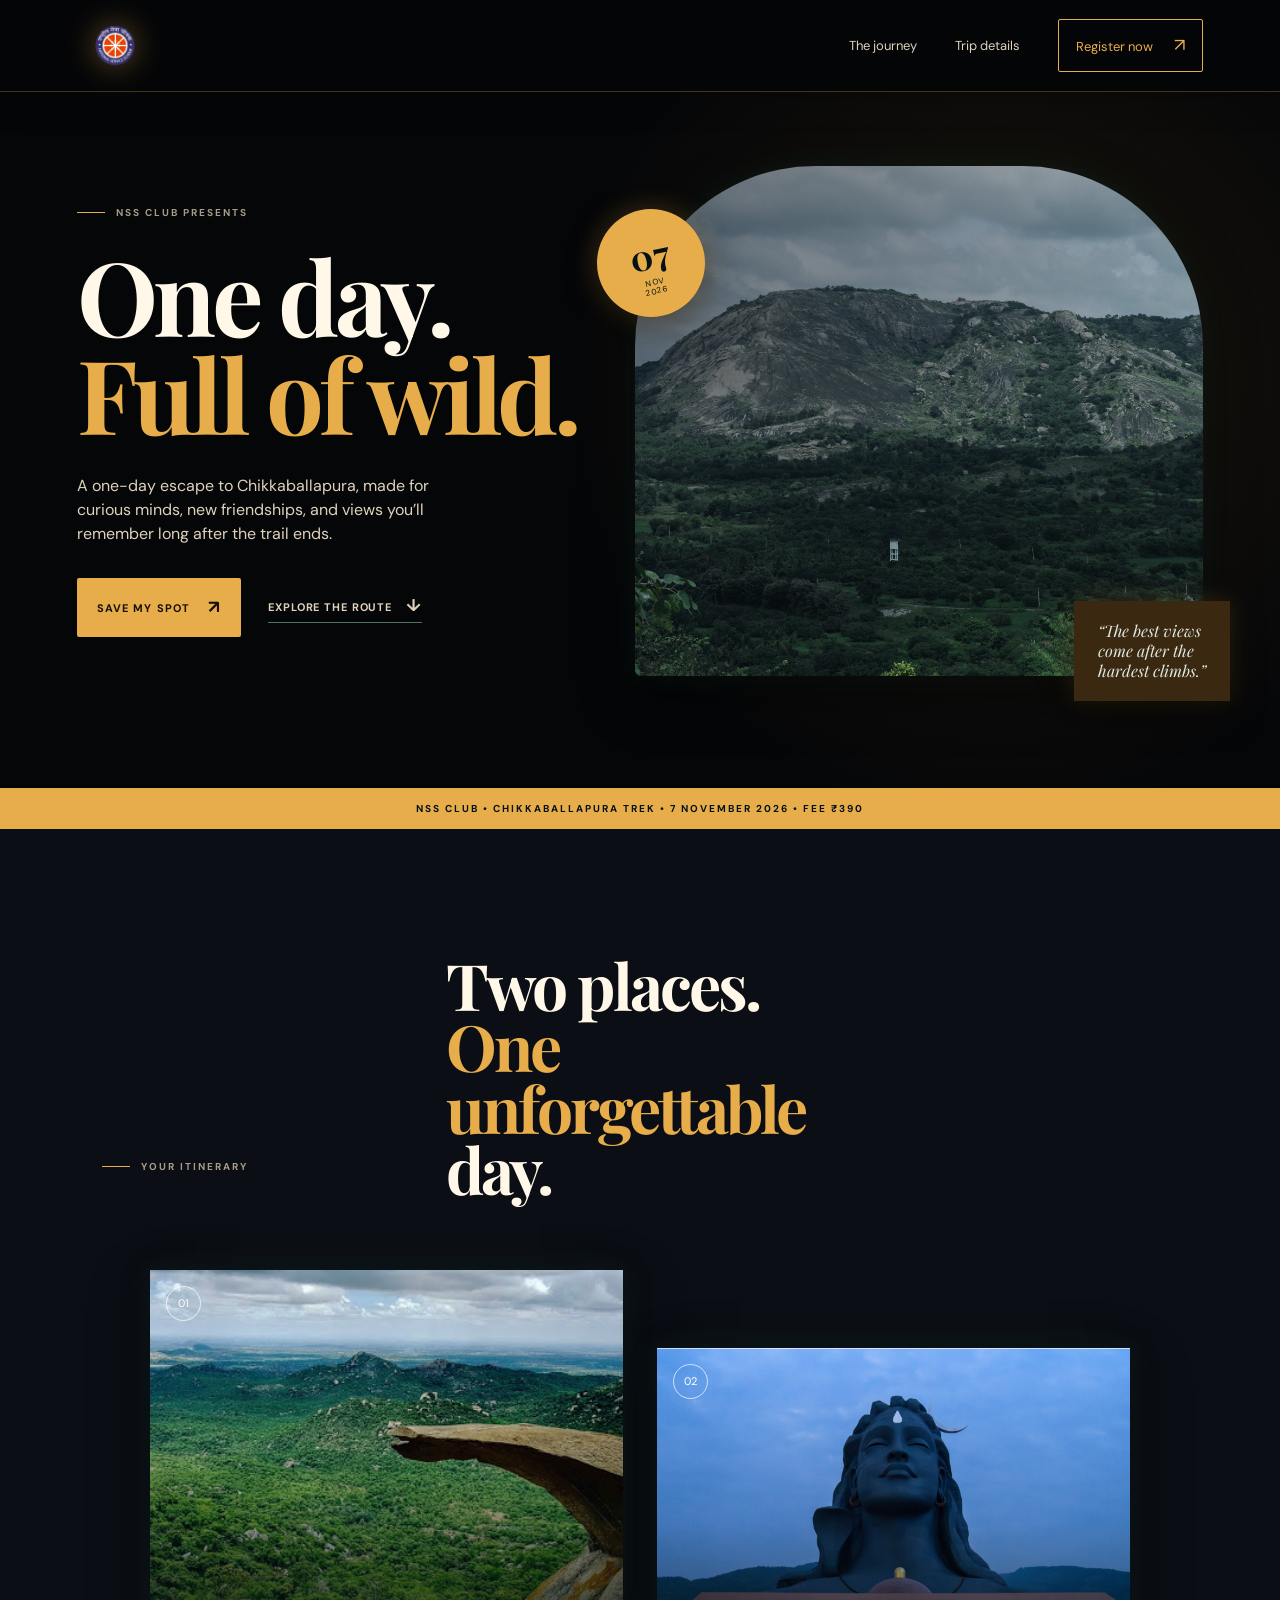
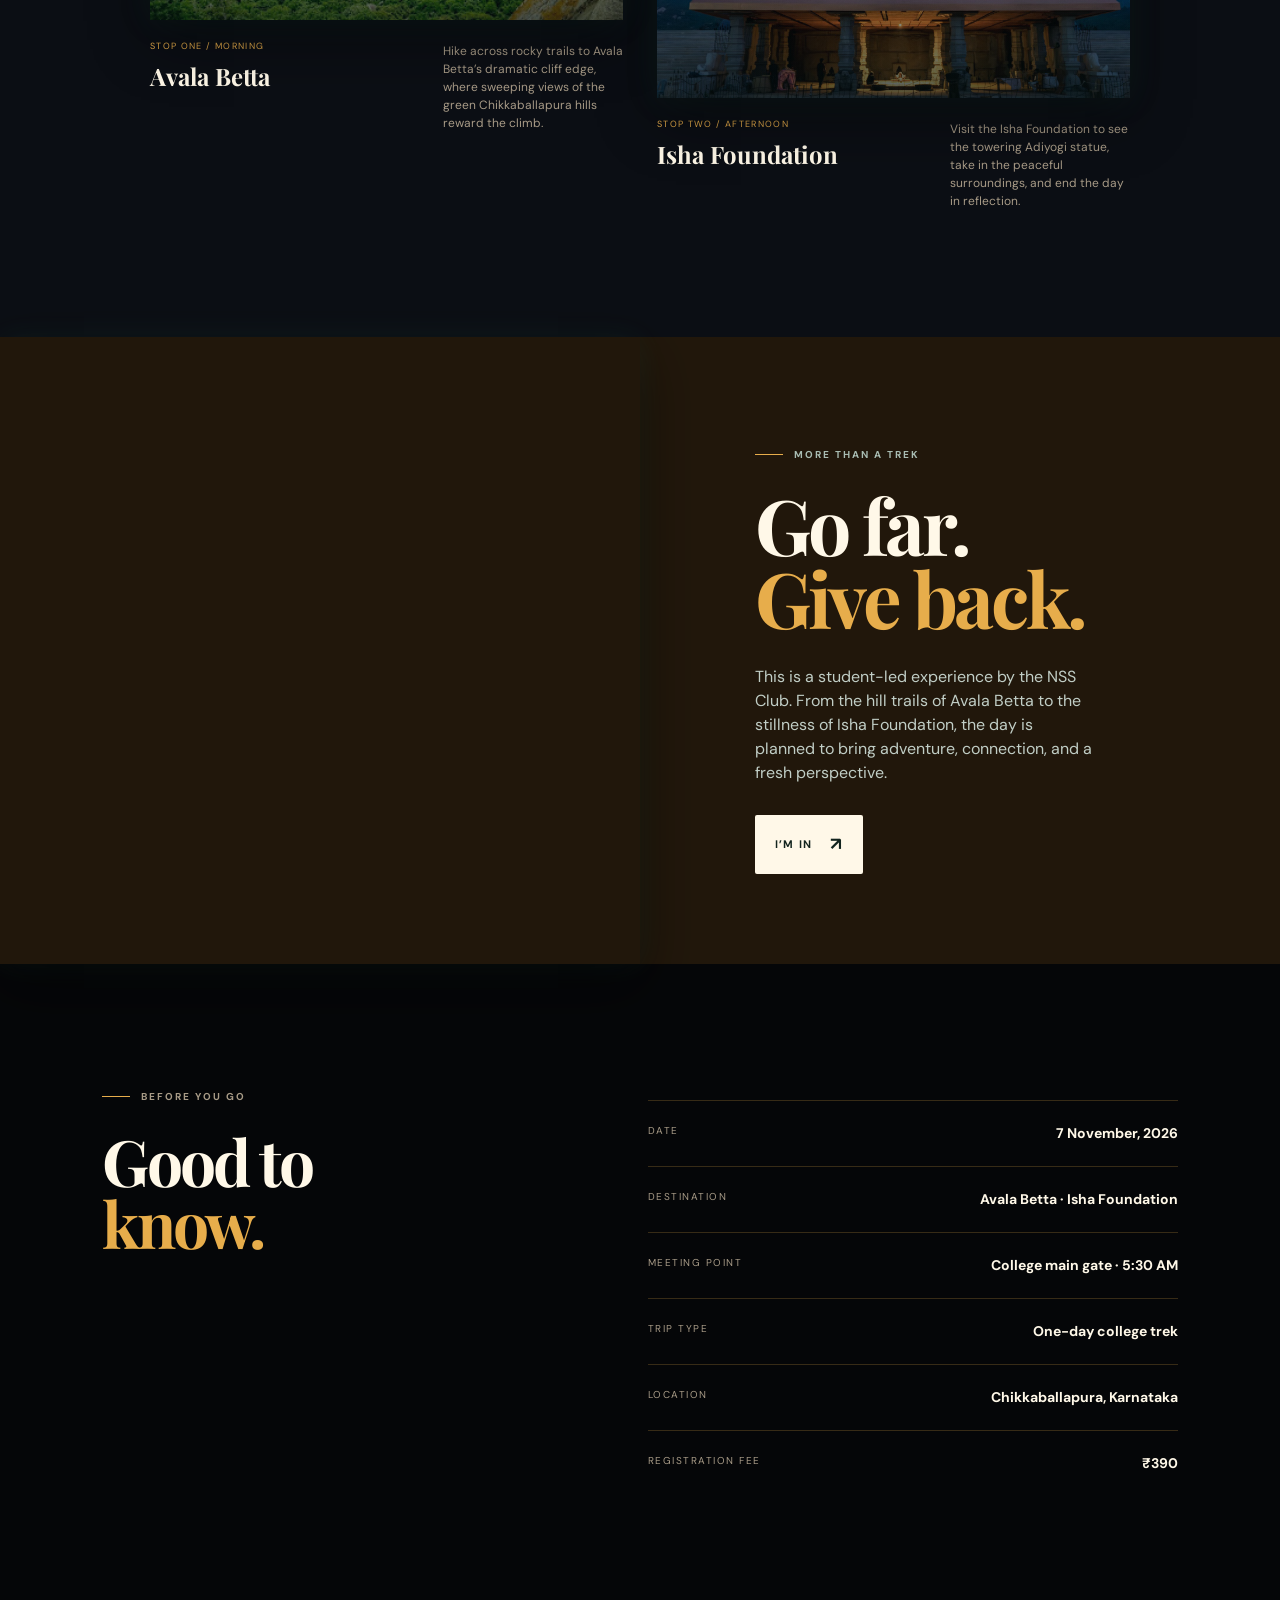
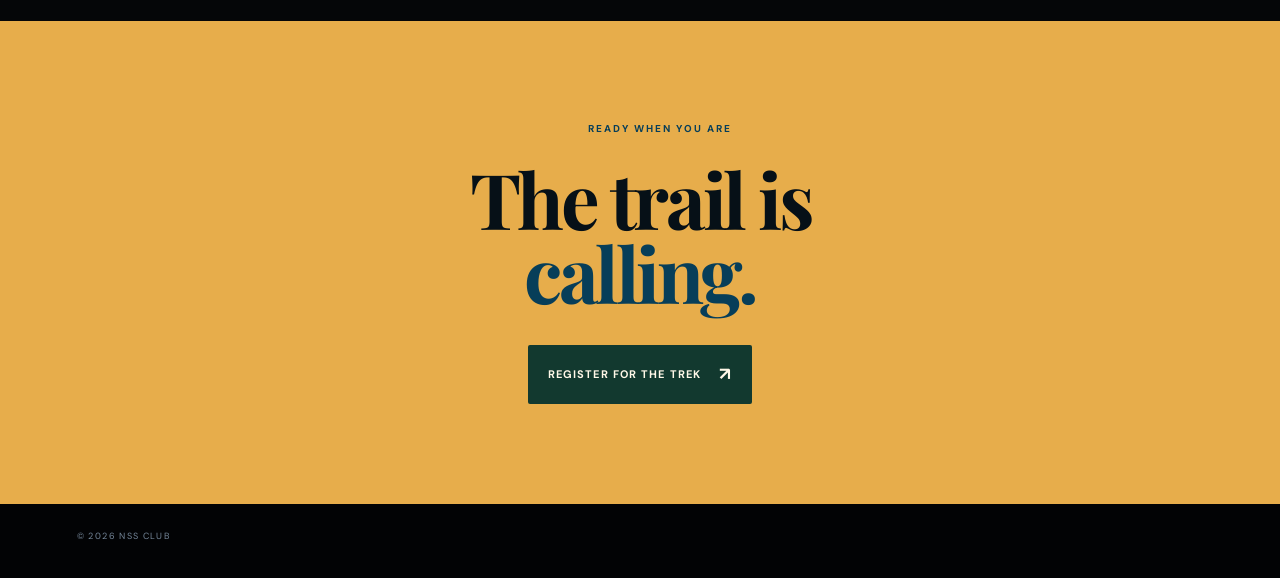
==== index.html @ 86bd32f6 "Build NSS trek registration site Co-authored-by: Copilot <223556219+Copilot@users.noreply.github.com" ====
<!DOCTYPE html>
<html lang="en">

<head>
  <meta charset="UTF-8">
  <meta name="viewport" content="width=device-width, initial-scale=1.0">
  <title>NSS Chikkaballapura Trek | 7 November</title>
  <meta name="description"
    content="Join the NSS Club for a one-day trek to Avala Betta and Isha Foundation in Chikkaballapura.">
  <link rel="preconnect" href="https://fonts.googleapis.com">
  <link rel="preconnect" href="https://fonts.gstatic.com" crossorigin>
  <link
    href="https://fonts.googleapis.com/css2?family=DM+Sans:wght@400;500;600;700&family=Playfair+Display:wght@600;700;800&display=swap"
    rel="stylesheet">
  <link rel="stylesheet" href="styles.css">
</head>

<body>
  <header class="site-header">
    <a class="brand" href="index.html" aria-label="NSS Club home"><img class="nss-logo" src="nss_logo.webp"
        alt="National Service Scheme logo"></a>
    <nav class="main-nav" aria-label="Main navigation">
      <a href="#journey">The journey</a>
      <a href="#details">Trip details</a>
      <a class="nav-cta" href="register.html">Register now <span>↗</span></a>
    </nav>
    <button class="menu-toggle" type="button" aria-label="Toggle menu" aria-expanded="false">☰</button>
  </header>

  <main>
    <section class="hero home-hero">
      <div class="hero-copy">
        <p class="eyebrow"><span></span> NSS CLUB PRESENTS</p>
        <h1>One day.<br><em>Full of wild.</em></h1>
        <p class="hero-intro">A one-day escape to Chikkaballapura, made for curious minds, new friendships, and views
          you’ll remember long after the trail ends.</p>
        <div class="hero-actions">
          <a class="button button-primary" href="register.html">Save my spot <span>↗</span></a>
          <a class="text-link" href="#journey">Explore the route <span>↓</span></a>
        </div>
      </div>
      <div class="hero-art" aria-label="Scenic view of the Chikkaballapura hills">
        <div class="hero-image"></div>
        <div class="floating-stamp"><span>07</span><small>NOV<br>2026</small></div>
        <div class="hero-note">“The best views<br>come after the<br>hardest climbs.”</div>
      </div>
    </section>

    <section class="ticker" aria-label="Trip announcement">
      <div class="ticker-track">
        <span>NSS CLUB • CHIKKABALLAPURA TREK • 7 NOVEMBER 2026 • FEE ₹390</span>
        <span aria-hidden="true">NSS CLUB • CHIKKABALLAPURA TREK • 7 NOVEMBER 2026 • FEE ₹390</span>
      </div>
    </section>

    <section class="section journey-section" id="journey">
      <div class="section-heading">
        <p class="eyebrow"><span></span> YOUR ITINERARY</p>
        <h2>Two places.<br><em>One unforgettable</em> day.</h2>
      </div>
      <div class="destination-grid">
        <article class="destination-card">
          <div class="destination-photo photo-one"><span>01</span></div>
          <div class="card-copy">
            <div>
              <p class="card-kicker">STOP ONE / MORNING</p>
              <h3>Avala Betta</h3>
            </div>
            <p>Hike across rocky trails to Avala Betta’s dramatic cliff edge, where sweeping views of the green
              Chikkaballapura hills reward the climb.</p>
          </div>
        </article>
        <article class="destination-card offset-card">
          <div class="destination-photo photo-two"><span>02</span></div>
          <div class="card-copy">
            <div>
              <p class="card-kicker">STOP TWO / AFTERNOON</p>
              <h3>Isha Foundation</h3>
            </div>
            <p>Visit the Isha Foundation to see the towering Adiyogi statue, take in the peaceful surroundings, and end
              the day in reflection.</p>
          </div>
        </article>
      </div>
    </section>

    <section class="feature-band">
      <div class="feature-image"></div>
      <div class="feature-copy">
        <p class="eyebrow eyebrow-light"><span></span> MORE THAN A TREK</p>
        <h2>Go far.<br><em>Give back.</em></h2>
        <p>This is a student-led experience by the NSS Club. From the hill trails of Avala Betta to the stillness of
          Isha Foundation, the day is planned to bring adventure, connection, and a fresh perspective.</p>
        <a class="button button-light" href="register.html">I’m in <span>↗</span></a>
      </div>
    </section>

    <section class="section details-section" id="details">
      <div class="details-title">
        <p class="eyebrow"><span></span> BEFORE YOU GO</p>
        <h2>Good to<br><em>know.</em></h2>
      </div>
      <div class="details-list">
        <div class="detail-row"><span>DATE</span><strong>7 November, 2026</strong></div>
        <div class="detail-row"><span>DESTINATION</span><strong>Avala Betta · Isha Foundation</strong></div>
        <div class="detail-row"><span>MEETING POINT</span><strong>College main gate · 5:30 AM</strong></div>
        <div class="detail-row"><span>TRIP TYPE</span><strong>One-day college trek</strong></div>
        <div class="detail-row"><span>LOCATION</span><strong>Chikkaballapura, Karnataka</strong></div>
        <div class="detail-row"><span>REGISTRATION FEE</span><strong>₹390</strong></div>
      </div>
    </section>

    <section class="final-cta">
      <p class="eyebrow"><span></span> READY WHEN YOU ARE</p>
      <h2>The trail is<br><em>calling.</em></h2>
      <a class="button button-primary" href="register.html">Register for the trek <span>↗</span></a>
    </section>
  </main>

  <footer class="site-footer"><span>© 2026 NSS CLUB</span><span> <b></b></span></footer>
  <script src="script.js"></script>
</body>

</html>
---- styles.css ----
:root {
    --bg: #0c1614;
    --surface: #11211d;
    --surface-2: #182b25;
    --forest: #1b5a46;
    --cream: #f2eee4;
    --gold: #e6a84e;
    --mint: #b5ccc0;
    --muted: #8ea29a;
    --line: rgba(181, 204, 192, .18);
    --shadow: 0 25px 80px rgba(0, 0, 0, .3)
}

* {
    box-sizing: border-box
}

html {
    scroll-behavior: smooth
}

body {
    margin: 0;
    background: var(--bg);
    color: var(--cream);
    font-family: "DM Sans", sans-serif;
    font-size: 16px;
    line-height: 1.5
}

body:before {
    content: "";
    position: fixed;
    inset: 0;
    pointer-events: none;
    opacity: .16;
    background-image: linear-gradient(rgba(255, 255, 255, .025) 1px, transparent 1px), linear-gradient(90deg, rgba(255, 255, 255, .025) 1px, transparent 1px);
    background-size: 50px 50px;
    mask-image: linear-gradient(to bottom, black, transparent 90%);
    z-index: -1
}

a {
    color: inherit;
    text-decoration: none
}

.site-header {
    height: 92px;
    padding: 0 6vw;
    display: flex;
    align-items: center;
    justify-content: space-between;
    border-bottom: 1px solid var(--line);
    position: relative;
    z-index: 5;
    background: rgba(12, 22, 20, .88);
    backdrop-filter: blur(16px)
}

.brand {
    display: inline-flex;
    align-items: center
}

.logo-slot {
    display: grid;
    place-items: center;
    width: 60px;
    height: 60px;
    border: 1px dashed rgba(230, 168, 78, .8);
    border-radius: 50%;
    color: var(--gold);
    font-size: 7px;
    line-height: 1.1;
    text-align: center;
    letter-spacing: .12em;
    font-weight: 700
}

.main-nav {
    display: flex;
    align-items: center;
    gap: 38px;
    font-size: 13px
}

.main-nav a:not(.nav-cta),
.back-link {
    color: var(--mint)
}

.main-nav a:not(.nav-cta):hover,
.back-link:hover {
    color: var(--gold)
}

.nav-cta {
    border: 1px solid var(--gold);
    color: var(--gold);
    padding: 12px 17px;
    border-radius: 2px
}

.nav-cta span,
.button span {
    padding-left: 18px;
    font-size: 18px
}

.menu-toggle {
    display: none;
    border: 0;
    background: none;
    font-size: 22px;
    color: var(--cream)
}

.hero {
    min-height: 650px;
    padding: 74px 6vw 112px;
    display: grid;
    grid-template-columns: 45% 55%;
    align-items: center
}

.eyebrow {
    font-size: 10px;
    letter-spacing: .2em;
    font-weight: 700;
    color: var(--muted);
    display: flex;
    align-items: center;
    gap: 11px;
    margin: 0 0 26px
}

.eyebrow span {
    height: 1px;
    width: 28px;
    background: var(--gold);
    display: inline-block
}

.hero h1,
h1,
h2 {
    font-family: "Playfair Display", serif;
    line-height: .96;
    letter-spacing: -.045em;
    margin: 0;
    font-weight: 700
}

.hero h1 {
    font-size: clamp(65px, 8vw, 130px)
}

em {
    color: var(--gold);
    font-style: normal
}

.hero-intro {
    color: var(--mint);
    max-width: 390px;
    margin: 32px 0;
    font-size: 16px
}

.hero-actions {
    display: flex;
    align-items: center;
    gap: 27px
}

.button {
    display: inline-flex;
    align-items: center;
    justify-content: center;
    padding: 16px 20px;
    border: 0;
    border-radius: 2px;
    font-size: 11px;
    font-weight: 700;
    letter-spacing: .1em;
    text-transform: uppercase;
    cursor: pointer;
    transition: transform .2s, background .2s
}

.button:hover {
    transform: translateY(-3px)
}

.button-primary {
    background: var(--gold);
    color: #17231e
}

.button-primary:hover {
    background: #f2bd69
}

.button-light {
    background: var(--cream);
    color: #13241e
}

.text-link {
    font-size: 11px;
    font-weight: 700;
    letter-spacing: .08em;
    text-transform: uppercase;
    border-bottom: 1px solid #527467;
    padding-bottom: 4px;
    color: var(--mint)
}

.text-link span {
    padding-left: 10px;
    font-size: 17px
}

.hero-art {
    height: 510px;
    position: relative;
    margin-left: 4vw
}

.hero-image {
    height: 100%;
    background: linear-gradient(125deg, rgba(13, 49, 38, .45), rgba(13, 65, 47, .05)), url("pexels-suhashanjar-34271586.jpg") center/cover;
    border-radius: 180px 180px 6px 6px;
    box-shadow: var(--shadow);
    filter: saturate(.8)
}

.floating-stamp {
    position: absolute;
    left: -38px;
    top: 43px;
    background: var(--gold);
    border-radius: 50%;
    width: 108px;
    height: 108px;
    display: flex;
    flex-direction: column;
    align-items: center;
    justify-content: center;
    color: #17382d;
    transform: rotate(-12deg);
    box-shadow: 0 9px 30px rgba(0, 0, 0, .25)
}

.floating-stamp span {
    font: 700 35px "Playfair Display"
}

.floating-stamp small {
    font-size: 8px;
    line-height: 1.1;
    letter-spacing: .1em;
    text-align: center
}

.hero-note {
    position: absolute;
    right: -27px;
    bottom: -25px;
    background: var(--forest);
    color: #dfe8e1;
    padding: 20px 24px;
    font: italic 16px "Playfair Display";
    line-height: 1.25;
    box-shadow: var(--shadow)
}

.ticker {
    overflow: hidden;
    background: var(--gold);
    color: #17382d;
    padding: 13px 0;
    font-size: 10px;
    letter-spacing: .2em;
    white-space: nowrap;
    font-weight: 700
}

.ticker-track {
    display: flex;
    justify-content: center;
    width: 100%
}

.ticker-track span {
    display: block;
    text-align: center
}

.ticker-track span[aria-hidden="true"] {
    display: none
}

.section {
    padding: 125px 8vw
}

.journey-section {
    background: var(--surface)
}

.section-heading {
    display: grid;
    grid-template-columns: 1fr 1.4fr .9fr;
    gap: 45px;
    align-items: end;
    margin-bottom: 70px
}

.section-heading h2,
.details-title h2 {
    font-size: clamp(45px, 5vw, 74px)
}

.section-heading>p:last-child {
    color: var(--muted);
    font-size: 14px;
    max-width: 270px;
    margin: 0 0 5px
}

.destination-grid {
    display: grid;
    grid-template-columns: repeat(2, 1fr);
    gap: 34px;
    max-width: 980px;
    margin: 0 auto
}

.destination-card {
    min-width: 0
}

.offset-card {
    margin-top: 78px
}

.destination-photo {
    height: 350px;
    background-size: cover;
    background-position: center;
    position: relative;
    box-shadow: 0 20px 50px rgba(0, 0, 0, .22)
}

.destination-photo:after {
    content: "";
    position: absolute;
    inset: 0;
    background: linear-gradient(0deg, rgba(5, 17, 13, .5), transparent 50%)
}

.destination-photo span {
    position: absolute;
    z-index: 1;
    top: 16px;
    left: 16px;
    color: white;
    border: 1px solid rgba(255, 255, 255, .7);
    border-radius: 50%;
    font-size: 11px;
    width: 35px;
    height: 35px;
    display: grid;
    place-items: center
}

.photo-one {
    background-image: linear-gradient(0deg, rgba(12, 50, 39, .2), transparent), url("Avalabetta.jpg")
}

.photo-two {
    background-image: linear-gradient(0deg, rgba(12, 50, 39, .2), transparent), url("1687922125-mask-group-3.avif")
}

.card-copy {
    display: flex;
    justify-content: space-between;
    gap: 16px;
    padding-top: 20px
}

.card-kicker {
    font-size: 9px;
    letter-spacing: .15em;
    color: var(--gold);
    margin: 0 0 7px
}

.card-copy h3 {
    font: 700 24px "Playfair Display";
    margin: 0
}

.card-copy>p {
    color: var(--muted);
    font-size: 12px;
    max-width: 180px;
    margin: 2px 0
}

.feature-band {
    background: #12392f;
    color: #f7f3ea;
    display: grid;
    grid-template-columns: 1fr 1fr;
    min-height: 560px
}

.feature-image {
    background: url("https://images.unsplash.com/photo-1500534623283-312aade485b7?auto=format&fit=crop&w=1200&q=85") center/cover;
    min-height: 450px;
    filter: saturate(.7)
}

.feature-copy {
    padding: 110px 10vw 90px 9vw
}

.eyebrow-light {
    color: #a9bdb3
}

.feature-copy h2,
.final-cta h2 {
    font-size: clamp(56px, 6vw, 88px)
}

.feature-copy>p:not(.eyebrow) {
    color: #c1cec6;
    max-width: 340px;
    margin: 30px 0
}

.details-section {
    display: grid;
    grid-template-columns: 1fr 1.5fr;
    gap: 15vw;
    background: var(--bg)
}

.details-list {
    padding-top: 11px
}

.detail-row {
    display: flex;
    justify-content: space-between;
    border-top: 1px solid var(--line);
    padding: 22px 0;
    gap: 20px
}

.detail-row span {
    font-size: 10px;
    letter-spacing: .15em;
    color: var(--muted)
}

.detail-row strong {
    font-size: 14px
}

.detail-row small {
    font-weight: 400;
    color: var(--muted)
}

.editable-row strong {
    color: var(--gold);
    font-weight: 500
}

.final-cta {
    text-align: center;
    background: var(--gold);
    color: #172b23;
    padding: 100px 20px
}

.final-cta .eyebrow {
    justify-content: center;
    color: #315b4b
}

.final-cta em {
    color: #315b4b
}

.final-cta .button {
    margin-top: 35px;
    background: #12392f;
    color: var(--cream)
}

.site-footer {
    padding: 26px 6vw;
    display: flex;
    justify-content: space-between;
    background: #08110f;
    color: #829a90;
    font-size: 9px;
    letter-spacing: .15em
}

.site-footer b {
    color: var(--gold);
    font-size: 15px;
    margin-left: 8px
}

.register-page {
    background: var(--surface)
}

.register-page .site-header {
    background: rgba(12, 22, 20, .95)
}

.registration-layout {
    display: grid;
    grid-template-columns: 38% 62%;
    min-height: calc(100vh - 92px)
}

.registration-aside {
    background: #12392f;
    color: #f8f2e7;
    padding: 90px 9vw 50px 8vw;
    display: flex;
    flex-direction: column
}

.registration-aside h1 {
    font-size: clamp(56px, 6vw, 88px)
}

.registration-aside>p:not(.eyebrow) {
    color: #b9cbc1;
    max-width: 270px;
    margin-top: 35px
}

.aside-bottom {
    margin-top: auto;
    display: flex;
    justify-content: space-between;
    font-size: 9px;
    letter-spacing: .12em;
    color: #b9cbc1;
    border-top: 1px solid #466b5e;
    padding-top: 18px
}

.registration-form-wrap {
    padding: 85px 11vw 60px 9vw;
    max-width: 820px
}

.form-header h2 {
    font-size: 53px;
    margin-bottom: 13px
}

.form-header>p:last-child {
    color: var(--muted);
    font-size: 13px
}

.form-header b,
label b {
    color: #e6a84e
}

.form-grid {
    display: grid;
    grid-template-columns: 1fr 1fr;
    gap: 25px 20px;
    margin-top: 45px
}

label {
    font-size: 11px;
    letter-spacing: .08em;
    text-transform: uppercase;
    color: var(--mint);
    font-weight: 700
}

label span {
    font-weight: 400;
    color: var(--muted);
    text-transform: none;
    letter-spacing: 0
}

input,
select,
textarea {
    display: block;
    width: 100%;
    margin-top: 9px;
    border: 1px solid var(--line);
    background: #0c1916;
    border-radius: 2px;
    padding: 13px 12px;
    font: 14px "DM Sans";
    color: var(--cream);
    outline: none
}

select option {
    background: #11211d
}

textarea {
    resize: vertical
}

input::placeholder,
textarea::placeholder {
    color: #657a71
}

input:focus,
select:focus,
textarea:focus {
    border-color: var(--gold);
    box-shadow: 0 0 0 2px rgba(230, 168, 78, .13)
}

.full-width {
    grid-column: 1/-1
}

.check-label {
    display: flex;
    gap: 11px;
    align-items: flex-start;
    text-transform: none;
    letter-spacing: 0;
    font-size: 12px;
    line-height: 1.5;
    margin: 30px 0 28px;
    color: var(--muted);
    font-weight: 400
}

.check-label input {
    width: 16px;
    height: 16px;
    margin: 1px 0 0;
    accent-color: var(--gold);
    flex: none
}

.check-label a {
    text-decoration: underline;
    color: var(--cream)
}

.submit-button {
    width: 100%
}

.trip-guidelines {
    margin: 30px 0 18px;
    border: 1px solid var(--line);
    background: rgba(20, 51, 42, .42);
    border-radius: 4px;
    color: var(--mint)
}

.trip-guidelines summary {
    padding: 15px 17px;
    color: var(--cream);
    cursor: pointer;
    font-size: 12px;
    font-weight: 700;
    letter-spacing: .08em;
    text-transform: uppercase
}

.trip-guidelines p {
    margin: 0;
    padding: 0 17px 17px;
    color: var(--muted);
    font-size: 13px
}

.check-label input:disabled {
    cursor: not-allowed;
    opacity: .45
}

.submit-button:disabled {
    cursor: not-allowed;
    opacity: .45;
    box-shadow: none;
    transform: none
}

.payment-options {
    margin: 28px 0 20px;
    padding: 18px;
    border: 1px solid var(--line);
    border-radius: 4px
}

.payment-options legend {
    padding: 0 8px;
    color: var(--cream);
    font-size: 12px;
    font-weight: 700;
    letter-spacing: .1em;
    text-transform: uppercase
}

.payment-choice {
    display: inline-flex;
    align-items: center;
    width: auto;
    margin: 4px 24px 12px 0;
    color: var(--mint);
    font-size: 13px;
    font-weight: 600
}

.payment-choice input {
    width: 16px;
    margin: 0 8px 0 0
}

.payment-amount {
    margin: 4px 0 14px;
    color: var(--muted);
    font-size: 13px
}

.payment-amount strong,
.online-payment strong {
    color: var(--gold)
}

.cash-message {
    padding: 12px;
    border-left: 2px solid var(--gold);
    background: rgba(231, 173, 75, .08);
    color: var(--mint);
    font-size: 13px
}

.online-payment {
    padding-top: 8px;
    color: var(--muted);
    font-size: 13px
}

.scanner-frame {
    width: min(220px, 100%);
    aspect-ratio: 1;
    overflow: hidden;
    margin: 0 auto 14px;
    background: #fff;
    border-radius: 4px
}

.online-payment img {
    display: block;
    width: 100%;
    height: 100%;
    object-fit: contain;
    transform: scale(1.65)
}

.online-payment label {
    display: block;
    margin-top: 16px
}

.online-payment input[type="file"] {
    margin-top: 9px
}

.success-message {
    padding: 80px 0
}

.success-icon {
    width: 56px;
    height: 56px;
    background: var(--gold);
    color: #183d30;
    border-radius: 50%;
    display: grid;
    place-items: center;
    font-size: 25px;
    margin-bottom: 35px
}

.success-message h2 {
    font-size: 67px
}

.success-message>p:not(.eyebrow) {
    color: var(--muted);
    max-width: 380px;
    margin: 25px 0 32px
}

@media(max-width:800px) {
    .site-header {
        height: 78px;
        padding: 0 6vw
    }

    .main-nav {
        display: none
    }

    .main-nav.is-open {
        display: flex;
        position: absolute;
        top: 78px;
        left: 0;
        right: 0;
        padding: 22px 7vw;
        flex-direction: column;
        align-items: stretch;
        gap: 18px;
        background: #0c1614;
        border-bottom: 1px solid var(--line);
        box-shadow: var(--shadow)
    }

    .main-nav.is-open .nav-cta {
        text-align: center
    }

    .menu-toggle {
        display: block
    }

    .hero {
        display: block;
        padding: 55px 7vw 70px
    }

    .hero h1 {
        font-size: 76px
    }

    .hero-art {
        height: 420px;
        margin: 65px 0 0
    }

    .hero-note {
        right: -10px
    }

    .section {
        padding: 80px 7vw
    }

    .section-heading {
        display: block;
        margin-bottom: 50px
    }

    .section-heading h2 {
        margin: 20px 0
    }

    .destination-grid {
        display: block
    }

    .destination-card,
    .offset-card {
        margin: 0 0 48px
    }

    .destination-photo {
        height: 360px
    }

    .feature-band {
        display: block
    }

    .feature-image {
        height: 330px;
        min-height: 0
    }

    .feature-copy {
        padding: 75px 10vw
    }

    .details-section {
        display: block
    }

    .details-title {
        margin-bottom: 45px
    }

    .registration-layout {
        display: block
    }

    .registration-aside {
        min-height: 500px;
        padding: 65px 9vw 40px
    }

    .registration-form-wrap {
        padding: 65px 8vw
    }

    .form-grid {
        grid-template-columns: 1fr
    }

    .full-width {
        grid-column: auto
    }

    .site-footer {
        padding: 22px 6vw
    }

    .site-footer span:last-child {
        display: none
    }
}

@media(max-width:450px) {
    .hero h1 {
        font-size: 62px
    }

    .hero-art {
        height: 350px
    }

    .floating-stamp {
        left: -15px
    }

    .hero-note {
        font-size: 13px;
        padding: 15px
    }

    .card-copy {
        display: block
    }

    .card-copy>p {
        margin-top: 12px
    }

    .registration-aside h1 {
        font-size: 60px
    }
}

/* Polished theme and responsive finishing touches */
:root {
    --bg: #071412;
    --surface: #0d211c;
    --surface-2: #14332a;
    --forest: #1d6b52;
    --cream: #f7f2e8;
    --gold: #f2ad45;
    --mint: #c0d6cc;
    --muted: #91aaa0;
    --line: rgba(192, 214, 204, .2);
    --shadow: 0 24px 70px rgba(0, 0, 0, .42)
}

body {
    overflow-x: hidden;
    background:
        radial-gradient(circle at 75% 12%, rgba(29, 107, 82, .18), transparent 28rem),
        var(--bg)
}

.site-header {
    min-height: 92px;
    border-bottom-color: rgba(242, 173, 69, .22);
    box-shadow: 0 8px 35px rgba(0, 0, 0, .2)
}

.brand {
    position: relative;
    z-index: 1
}

.nss-logo {
    display: block;
    width: 60px;
    height: 60px;
    object-fit: contain;
    border-radius: 50%;
    filter: drop-shadow(0 0 12px rgba(242, 173, 69, .3));
    transition: transform .25s ease, filter .25s ease
}

.brand:hover .nss-logo {
    transform: scale(1.06) rotate(3deg);
    filter: drop-shadow(0 0 18px rgba(242, 173, 69, .55))
}

.main-nav a:not(.nav-cta),
.back-link {
    transition: color .2s ease, text-shadow .2s ease
}

.main-nav a:not(.nav-cta):hover,
.back-link:hover {
    color: var(--gold);
    text-shadow: 0 0 16px rgba(242, 173, 69, .42)
}

.nav-cta,
.button-primary {
    box-shadow: 0 0 0 rgba(242, 173, 69, 0);
    transition: transform .2s ease, background .2s ease, box-shadow .2s ease
}

.nav-cta:hover,
.button-primary:hover {
    box-shadow: 0 0 24px rgba(242, 173, 69, .3)
}

.hero-image,
.destination-photo,
.feature-image {
    box-shadow: 0 20px 55px rgba(0, 0, 0, .42), 0 0 30px rgba(29, 107, 82, .16)
}

.floating-stamp {
    box-shadow: 0 10px 35px rgba(0, 0, 0, .35), 0 0 26px rgba(242, 173, 69, .22)
}

.hero-note {
    box-shadow: 0 14px 35px rgba(0, 0, 0, .34), 0 0 22px rgba(29, 107, 82, .25)
}

.menu-toggle {
    padding: 8px;
    cursor: pointer;
    border-radius: 6px;
    transition: color .2s ease, background .2s ease
}

.menu-toggle:hover {
    color: var(--gold);
    background: rgba(242, 173, 69, .1)
}

@media(max-width:800px) {
    .site-header {
        min-height: 76px;
        height: 76px
    }

    .nss-logo {
        width: 50px;
        height: 50px
    }

    .main-nav.is-open {
        top: 76px;
        padding: 24px 7vw 28px;
        background: rgba(7, 20, 18, .97);
        backdrop-filter: blur(18px);
        box-shadow: 0 18px 35px rgba(0, 0, 0, .35), 0 0 25px rgba(29, 107, 82, .16)
    }

    .hero h1 {
        font-size: clamp(3.8rem, 13vw, 6rem)
    }

    .hero-intro {
        max-width: 34rem
    }

    .hero-actions {
        flex-wrap: wrap
    }

    .hero-art {
        width: 100%;
        max-width: 620px;
        margin-inline: auto
    }

    .destination-grid {
        max-width: 620px;
        margin-inline: auto
    }

    .destination-photo {
        height: clamp(260px, 55vw, 360px)
    }

    .card-copy {
        align-items: flex-start
    }

    .details-list {
        width: 100%
    }

    .detail-row {
        align-items: baseline
    }
}

@media(max-width:450px) {
    .section,
    .hero {
        padding-left: 6vw;
        padding-right: 6vw
    }

    .hero {
        padding-top: 44px
    }

    .hero h1 {
        font-size: clamp(3.3rem, 16vw, 4.5rem)
    }

    .hero-intro {
        font-size: 14px
    }

    .hero-actions {
        align-items: stretch;
        flex-direction: column;
        gap: 18px
    }

    .hero-actions .button,
    .hero-actions .text-link {
        width: fit-content
    }

    .hero-art {
        height: 330px;
        margin-top: 52px
    }

    .hero-note {
        right: -4px;
        bottom: -18px;
        max-width: 150px
    }

    .floating-stamp {
        width: 86px;
        height: 86px;
        left: -10px;
        top: 22px
    }

    .floating-stamp span {
        font-size: 28px
    }

    .destination-photo {
        height: 270px
    }

    .card-copy h3 {
        font-size: 22px
    }

    .detail-row {
        display: block;
        padding: 17px 0
    }

    .detail-row strong {
        display: block;
        margin-top: 5px;
        font-size: 13px
    }

    .site-footer {
        gap: 12px;
        flex-wrap: wrap
    }
}

/* Black and gold theme */
:root {
    --bg: #050608;
    --surface: #0b0e14;
    --surface-2: #111722;
    --forest: #24190b;
    --cream: #fff8e8;
    --gold: #e7ad4b;
    --mint: #dfd2bd;
    --muted: #a89b87;
    --line: rgba(231, 173, 75, .22);
    --shadow: 0 25px 80px rgba(0, 0, 0, .58)
}

body {
    background:
        radial-gradient(circle at 78% 10%, rgba(231, 173, 75, .1), transparent 28rem),
        var(--bg)
}

.site-header,
.register-page .site-header {
    background: rgba(5, 6, 8, .92);
    border-bottom-color: rgba(231, 173, 75, .28)
}

.logo-slot {
    border-color: rgba(231, 173, 75, .8)
}

.hero-image {
    background: linear-gradient(125deg, rgba(3, 8, 20, .55), rgba(8, 40, 62, .08)), url("pexels-suhashanjar-34271586.jpg") center/cover
}

.floating-stamp {
    background: var(--gold);
    color: #061017;
    box-shadow: 0 10px 35px rgba(0, 0, 0, .45), 0 0 28px rgba(231, 173, 75, .28)
}

.hero-note {
    background: #3a2810;
    box-shadow: 0 14px 35px rgba(0, 0, 0, .45), 0 0 24px rgba(231, 173, 75, .18)
}

.ticker,
.final-cta {
    background: var(--gold);
    color: #061017
}

.photo-one,
.photo-two {
    background-image: linear-gradient(0deg, rgba(2, 7, 17, .34), transparent), var(--destination-image)
}

.photo-one {
    --destination-image: url("Avalabetta.jpg")
}

.photo-two {
    --destination-image: url("1687922125-mask-group-3.avif")
}

.feature-band,
.registration-aside {
    background: #21170b
}

.feature-copy,
.registration-aside {
    color: var(--cream)
}

.final-cta em,
.final-cta .eyebrow {
    color: #073e59
}

.site-footer {
    background: #020305;
    color: #75879a
}

input,
select,
textarea {
    background: #080b10
}

.trip-guidelines,
.main-nav.is-open {
    background: rgba(11, 14, 20, .96)
}

.nss-logo {
    width: 76px;
    height: 76px;
    filter: drop-shadow(0 0 16px rgba(231, 173, 75, .42))
}

.brand:hover .nss-logo {
    filter: drop-shadow(0 0 25px rgba(231, 173, 75, .72))
}

.nav-cta,
.button-primary {
    box-shadow: 0 0 0 rgba(84, 217, 255, 0)
}

.nav-cta:hover,
.button-primary:hover {
    box-shadow: 0 0 25px rgba(231, 173, 75, .38)
}

.button-primary,
.nav-cta {
    color: #171006
}

.nav-cta {
    color: var(--gold)
}

@media(max-width:800px) {
    .nss-logo {
        width: 62px;
        height: 62px
    }
}
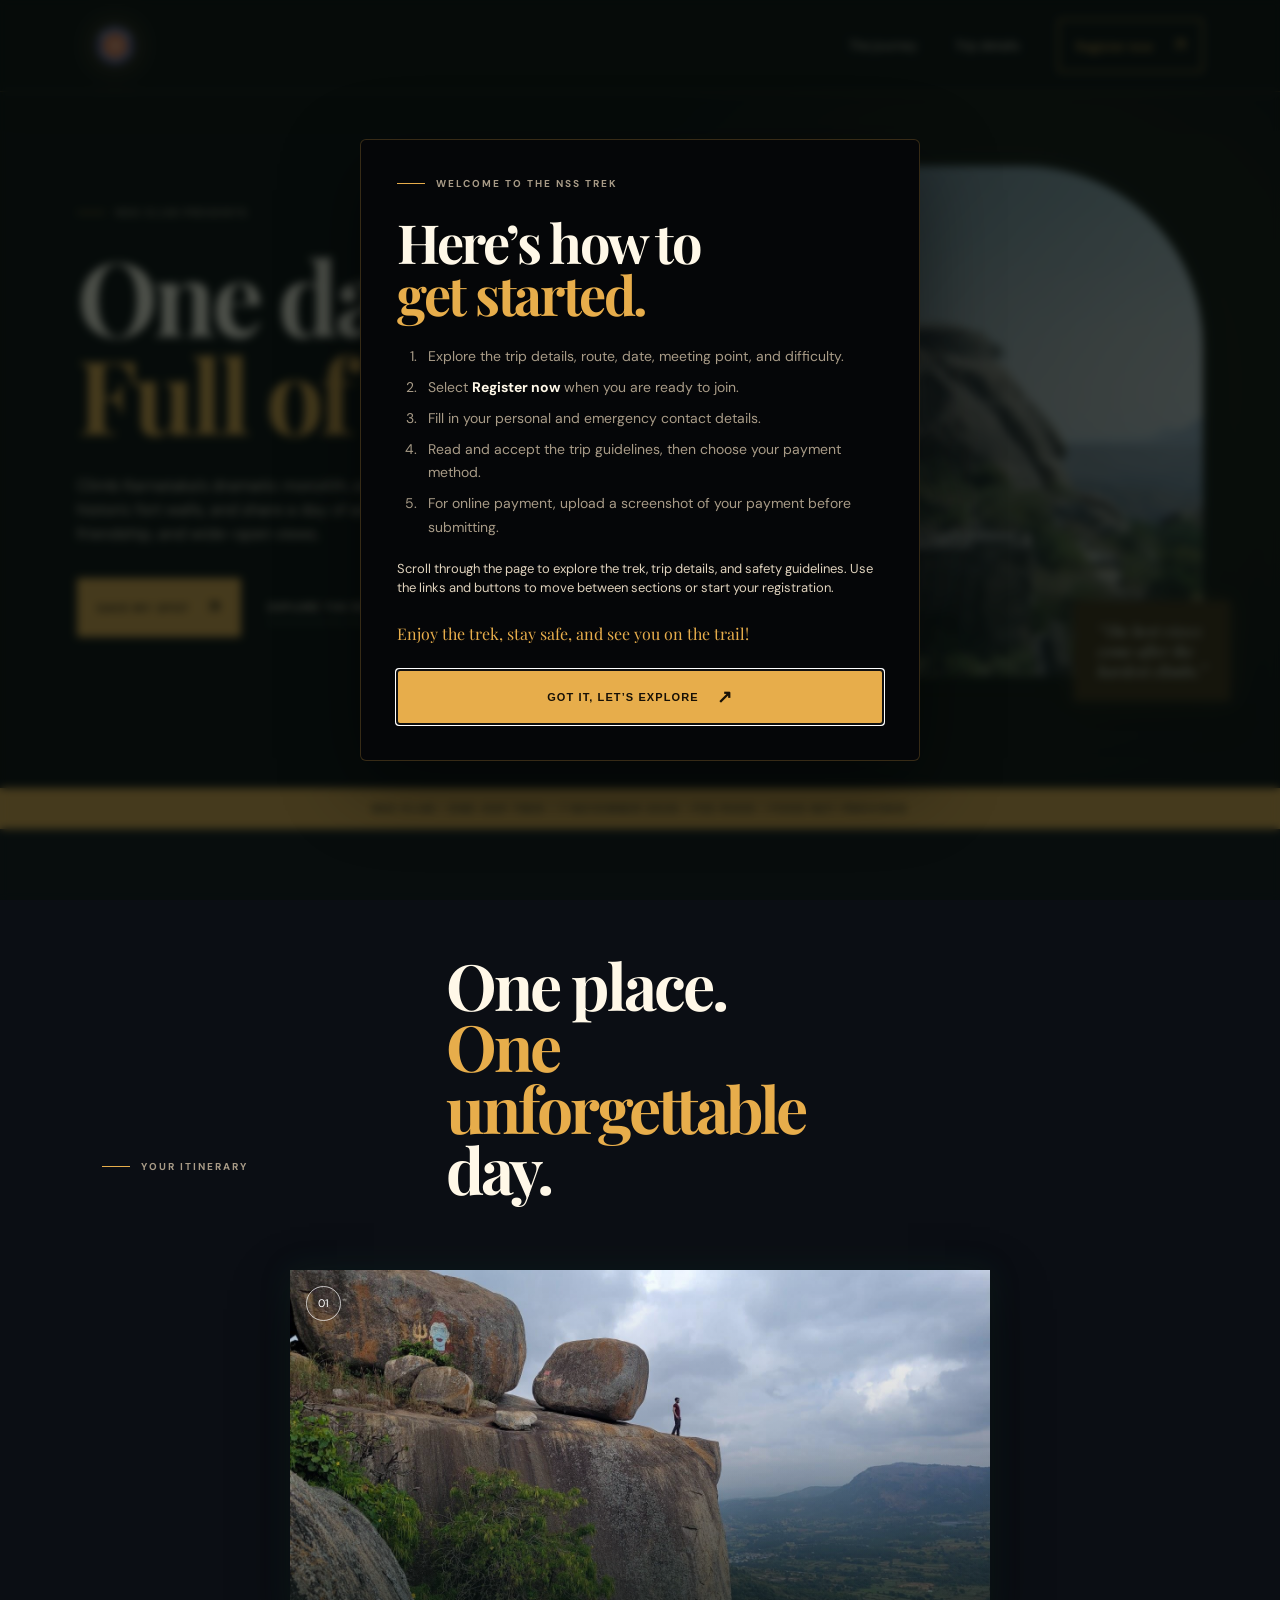
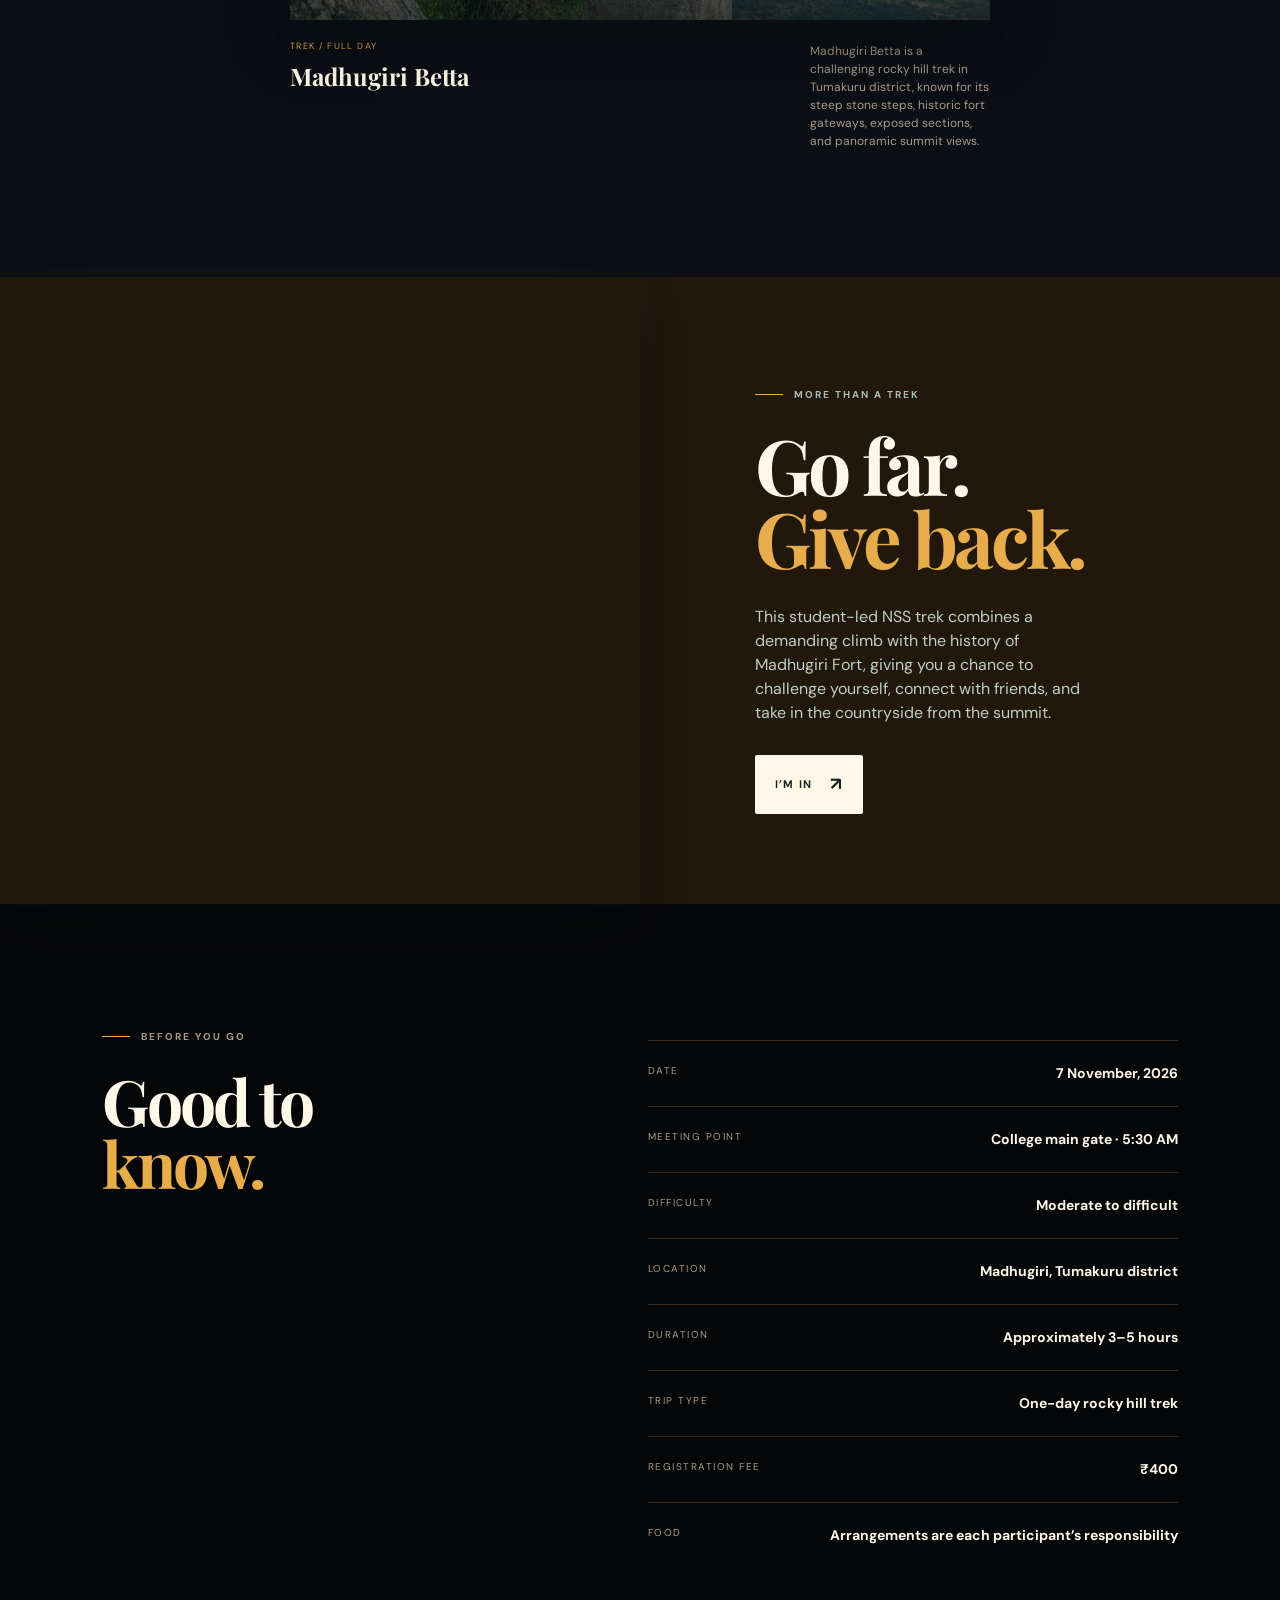
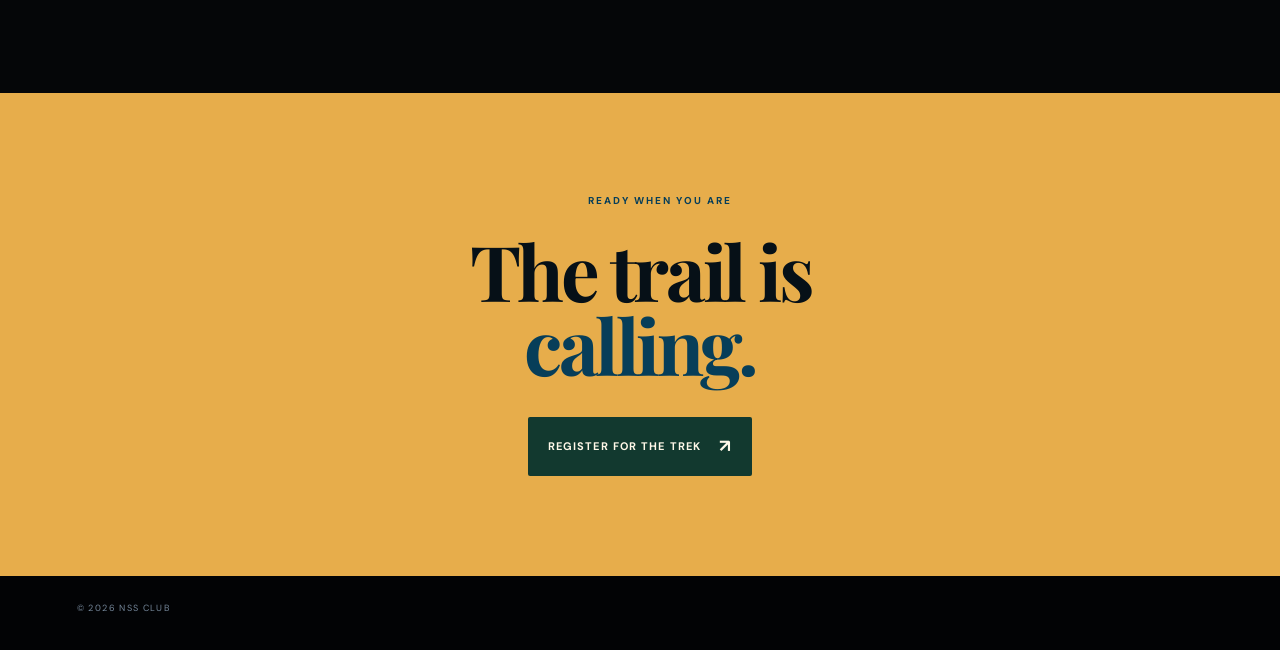
==== commit 7d12d66a: "Improve trek registration flow Co-authored-by: Copilot <223556219+Copilot@users.noreply.github.com>" ====
--- a/index.html
+++ b/index.html
@@ -4,9 +4,9 @@
 <head>
   <meta charset="UTF-8">
   <meta name="viewport" content="width=device-width, initial-scale=1.0">
-  <title>NSS Chikkaballapura Trek | 7 November</title>
+  <title>Madhugiri Betta Trek | NSS One-Day Trek</title>
   <meta name="description"
-    content="Join the NSS Club for a one-day trek to Avala Betta and Isha Foundation in Chikkaballapura.">
+    content="Join the NSS Club for a challenging one-day trek to Madhugiri Betta and its historic hill fort.">
   <link rel="preconnect" href="https://fonts.googleapis.com">
   <link rel="preconnect" href="https://fonts.gstatic.com" crossorigin>
   <link
@@ -27,19 +27,37 @@
     <button class="menu-toggle" type="button" aria-label="Toggle menu" aria-expanded="false">☰</button>
   </header>
 
+  <dialog class="welcome-guide" id="welcome-guide" aria-labelledby="welcome-guide-title">
+    <div class="welcome-guide-content">
+      <p class="eyebrow"><span></span> WELCOME TO THE NSS TREK</p>
+      <h2 id="welcome-guide-title">Here’s how to<br><em>get started.</em></h2>
+      <ol>
+        <li>Explore the trip details, route, date, meeting point, and difficulty.</li>
+        <li>Select <strong>Register now</strong> when you are ready to join.</li>
+        <li>Fill in your personal and emergency contact details.</li>
+        <li>Read and accept the trip guidelines, then choose your payment method.</li>
+        <li>For online payment, upload a screenshot of your payment before submitting.</li>
+      </ol>
+      <p class="welcome-guide-note">Scroll through the page to explore the trek, trip details, and safety guidelines.
+        Use the links and buttons to move between sections or start your registration.</p>
+      <p class="welcome-guide-thanks">Enjoy the trek, stay safe, and see you on the trail!</p>
+      <button class="button button-primary welcome-guide-close" type="button">Got it, let’s explore <span>↗</span></button>
+    </div>
+  </dialog>
+
   <main>
     <section class="hero home-hero">
       <div class="hero-copy">
         <p class="eyebrow"><span></span> NSS CLUB PRESENTS</p>
         <h1>One day.<br><em>Full of wild.</em></h1>
-        <p class="hero-intro">A one-day escape to Chikkaballapura, made for curious minds, new friendships, and views
-          you’ll remember long after the trail ends.</p>
+        <p class="hero-intro">Climb Karnataka’s dramatic monolith, explore historic fort walls, and share a day of
+          adventure, friendship, and wide-open views.</p>
         <div class="hero-actions">
           <a class="button button-primary" href="register.html">Save my spot <span>↗</span></a>
           <a class="text-link" href="#journey">Explore the route <span>↓</span></a>
         </div>
       </div>
-      <div class="hero-art" aria-label="Scenic view of the Chikkaballapura hills">
+      <div class="hero-art" aria-label="Scenic view from the trek">
         <div class="hero-image"></div>
         <div class="floating-stamp"><span>07</span><small>NOV<br>2026</small></div>
         <div class="hero-note">“The best views<br>come after the<br>hardest climbs.”</div>
@@ -48,37 +66,26 @@
 
     <section class="ticker" aria-label="Trip announcement">
       <div class="ticker-track">
-        <span>NSS CLUB • CHIKKABALLAPURA TREK • 7 NOVEMBER 2026 • FEE ₹390</span>
-        <span aria-hidden="true">NSS CLUB • CHIKKABALLAPURA TREK • 7 NOVEMBER 2026 • FEE ₹390</span>
+        <span>NSS CLUB • ONE-DAY TREK • 7 NOVEMBER 2026 • FEE ₹400 • FOOD NOT PROVIDED</span>
+        <span aria-hidden="true">NSS CLUB • ONE-DAY TREK • 7 NOVEMBER 2026 • FEE ₹400 • FOOD NOT PROVIDED</span>
       </div>
     </section>
 
     <section class="section journey-section" id="journey">
       <div class="section-heading">
         <p class="eyebrow"><span></span> YOUR ITINERARY</p>
-        <h2>Two places.<br><em>One unforgettable</em> day.</h2>
+        <h2>One place.<br><em>One unforgettable</em> day.</h2>
       </div>
       <div class="destination-grid">
         <article class="destination-card">
           <div class="destination-photo photo-one"><span>01</span></div>
           <div class="card-copy">
             <div>
-              <p class="card-kicker">STOP ONE / MORNING</p>
-              <h3>Avala Betta</h3>
+              <p class="card-kicker">TREK / FULL DAY</p>
+              <h3>Madhugiri Betta</h3>
             </div>
-            <p>Hike across rocky trails to Avala Betta’s dramatic cliff edge, where sweeping views of the green
-              Chikkaballapura hills reward the climb.</p>
-          </div>
-        </article>
-        <article class="destination-card offset-card">
-          <div class="destination-photo photo-two"><span>02</span></div>
-          <div class="card-copy">
-            <div>
-              <p class="card-kicker">STOP TWO / AFTERNOON</p>
-              <h3>Isha Foundation</h3>
-            </div>
-            <p>Visit the Isha Foundation to see the towering Adiyogi statue, take in the peaceful surroundings, and end
-              the day in reflection.</p>
+              <p>Madhugiri Betta is a challenging rocky hill trek in Tumakuru district, known for its steep stone steps,
+                historic fort gateways, exposed sections, and panoramic summit views.</p>
           </div>
         </article>
       </div>
@@ -89,8 +96,8 @@
       <div class="feature-copy">
         <p class="eyebrow eyebrow-light"><span></span> MORE THAN A TREK</p>
         <h2>Go far.<br><em>Give back.</em></h2>
-        <p>This is a student-led experience by the NSS Club. From the hill trails of Avala Betta to the stillness of
-          Isha Foundation, the day is planned to bring adventure, connection, and a fresh perspective.</p>
+        <p>This student-led NSS trek combines a demanding climb with the history of Madhugiri Fort, giving you a
+          chance to challenge yourself, connect with friends, and take in the countryside from the summit.</p>
         <a class="button button-light" href="register.html">I’m in <span>↗</span></a>
       </div>
     </section>
@@ -102,11 +109,13 @@
       </div>
       <div class="details-list">
         <div class="detail-row"><span>DATE</span><strong>7 November, 2026</strong></div>
-        <div class="detail-row"><span>DESTINATION</span><strong>Avala Betta · Isha Foundation</strong></div>
         <div class="detail-row"><span>MEETING POINT</span><strong>College main gate · 5:30 AM</strong></div>
-        <div class="detail-row"><span>TRIP TYPE</span><strong>One-day college trek</strong></div>
-        <div class="detail-row"><span>LOCATION</span><strong>Chikkaballapura, Karnataka</strong></div>
-        <div class="detail-row"><span>REGISTRATION FEE</span><strong>₹390</strong></div>
+        <div class="detail-row"><span>DIFFICULTY</span><strong>Moderate to difficult</strong></div>
+        <div class="detail-row"><span>LOCATION</span><strong>Madhugiri, Tumakuru district</strong></div>
+        <div class="detail-row"><span>DURATION</span><strong>Approximately 3–5 hours</strong></div>
+        <div class="detail-row"><span>TRIP TYPE</span><strong>One-day rocky hill trek</strong></div>
+        <div class="detail-row"><span>REGISTRATION FEE</span><strong>₹400</strong></div>
+        <div class="detail-row"><span>FOOD</span><strong>Arrangements are each participant’s responsibility</strong></div>
       </div>
     </section>
 
--- a/styles.css
+++ b/styles.css
@@ -207,6 +207,72 @@
     color: #13241e
 }
 
+.welcome-guide {
+    width: min(560px, calc(100% - 32px));
+    padding: 0;
+    border: 1px solid var(--line);
+    border-radius: 6px;
+    background: var(--bg);
+    color: var(--cream);
+    box-shadow: 0 24px 80px rgba(0, 0, 0, .45)
+}
+
+.welcome-guide::backdrop {
+    background: rgba(7, 15, 12, .72);
+    backdrop-filter: blur(4px)
+}
+
+.welcome-guide-content {
+    padding: 36px
+}
+
+.welcome-guide h2 {
+    margin: 10px 0 24px;
+    font-size: clamp(34px, 6vw, 54px)
+}
+
+.welcome-guide ol {
+    margin: 0;
+    padding-left: 24px;
+    color: var(--muted);
+    font-size: 14px;
+    line-height: 1.65
+}
+
+.welcome-guide li {
+    padding-left: 7px;
+    margin-bottom: 8px
+}
+
+.welcome-guide strong {
+    color: var(--cream)
+}
+
+.welcome-guide-note {
+    margin: 20px 0 24px;
+    color: var(--mint);
+    font-size: 13px
+}
+
+.welcome-guide-thanks {
+    margin: 0 0 24px;
+    color: var(--gold);
+    font-family: "Playfair Display", serif;
+    font-size: 16px;
+    line-height: 1.5
+}
+
+.welcome-guide-thanks span {
+    color: var(--muted);
+    font-family: "DM Sans", sans-serif;
+    font-size: 12px
+}
+
+.welcome-guide-close {
+    width: 100%;
+    justify-content: center
+}
+
 .text-link {
     font-size: 11px;
     font-weight: 700;
@@ -230,7 +296,7 @@
 
 .hero-image {
     height: 100%;
-    background: linear-gradient(125deg, rgba(13, 49, 38, .45), rgba(13, 65, 47, .05)), url("pexels-suhashanjar-34271586.jpg") center/cover;
+    background: linear-gradient(125deg, rgba(13, 49, 38, .45), rgba(13, 65, 47, .05)), url("kMl_ihs1fbZ3I3Nux2MXdcy9mcnY4hZsefY8jQCHSdnbv0z-Bdd69QMOXIUyVgeBdfE7__CKq7n31Y-1jxkw53X43QeflDYEUKmFAoKUv0h8RXEk-XxOM1gBhjfE-S6aUcoSDmQ0IroZH0jrPuyhu3qWNr5YmOC7homaU9htjnY.jpg") center/cover;
     border-radius: 180px 180px 6px 6px;
     box-shadow: var(--shadow);
     filter: saturate(.8)
@@ -332,9 +398,9 @@
 
 .destination-grid {
     display: grid;
-    grid-template-columns: repeat(2, 1fr);
+    grid-template-columns: minmax(0, 1fr);
     gap: 34px;
-    max-width: 980px;
+    max-width: 700px;
     margin: 0 auto
 }
 
@@ -377,7 +443,7 @@
 }
 
 .photo-one {
-    background-image: linear-gradient(0deg, rgba(12, 50, 39, .2), transparent), url("Avalabetta.jpg")
+    background-image: linear-gradient(0deg, rgba(12, 50, 39, .2), transparent), url("PjIcWy-kFp2VyKe7miOa6AfQ8YUg49d0cmJ9pnVLsZKkY8_qrQwzHJOMPymDwa_aBqwWOQXO0M6-JitwSBsB3BceygvMEM3g59KOpp5N2eyN0zJNMgDw-HdEJPrQ7Pr-JsTY46K7qjPjyukGelXh_-EZdT5kd7Gq87HgUSSbndeESIbqqcUEt0m--tdH0ML7.jpg")
 }
 
 .photo-two {
@@ -657,6 +723,19 @@
     font-weight: 400
 }
 
+.food-notice {
+    margin: 18px 0 0;
+    padding: 12px 14px;
+    border-left: 2px solid var(--gold);
+    background: rgba(0, 0, 0, .12);
+    color: var(--muted);
+    font-size: 13px
+}
+
+.food-notice strong {
+    color: var(--cream)
+}
+
 .check-label input {
     width: 16px;
     height: 16px;
@@ -692,11 +771,35 @@
     text-transform: uppercase
 }
 
-.trip-guidelines p {
+.trip-guidelines ul {
     margin: 0;
-    padding: 0 17px 17px;
+    padding: 0 17px 17px 35px;
     color: var(--muted);
     font-size: 13px
+}
+
+.trip-guidelines strong {
+    color: var(--cream)
+}
+
+.trip-notes {
+    margin: 0 17px 17px;
+    padding: 13px 14px 1px;
+    border-left: 2px solid var(--gold);
+    background: rgba(0, 0, 0, .12)
+}
+
+.trip-notes p {
+    margin: 0 0 8px;
+    color: var(--cream);
+    font-size: 12px;
+    font-weight: 700;
+    text-transform: uppercase
+}
+
+.trip-notes ul {
+    padding: 0 0 12px 18px;
+    font-size: 12px
 }
 
 .check-label input:disabled {
@@ -767,8 +870,20 @@
     font-size: 13px
 }
 
+.payment-accounts {
+    display: grid;
+    grid-template-columns: repeat(2, minmax(0, 1fr));
+    gap: 24px;
+    margin-top: 14px
+}
+
+.payment-account {
+    min-width: 0;
+    text-align: center
+}
+
 .scanner-frame {
-    width: min(220px, 100%);
+    width: min(280px, 100%);
     aspect-ratio: 1;
     overflow: hidden;
     margin: 0 auto 14px;
@@ -781,7 +896,23 @@
     width: 100%;
     height: 100%;
     object-fit: contain;
-    transform: scale(1.65)
+    transform: scale(1.70)
+}
+
+.online-payment .first-qr {
+    transform: scale(2.75)
+}
+
+.payment-account p {
+    margin: 0
+}
+
+.upi-link {
+    color: var(--gold);
+    font-weight: 700;
+    text-decoration: underline;
+    text-underline-offset: 3px;
+    overflow-wrap: anywhere
 }
 
 .online-payment label {
@@ -791,6 +922,48 @@
 
 .online-payment input[type="file"] {
     margin-top: 9px
+}
+
+@media (max-width: 560px) {
+    .ticker {
+        padding: 12px 6vw;
+        white-space: normal;
+        text-align: center;
+        line-height: 1.45
+    }
+
+    .ticker-track {
+        display: block
+    }
+
+    .ticker-track span {
+        width: 100%;
+        overflow-wrap: anywhere
+    }
+
+    .payment-accounts {
+        grid-template-columns: 1fr;
+        gap: 18px
+    }
+
+    .payment-options {
+        padding: 14px
+    }
+
+    .payment-choice {
+        margin-right: 14px
+    }
+
+    .trip-guidelines ul {
+        padding-right: 14px;
+        padding-left: 30px;
+        overflow-wrap: anywhere
+    }
+
+    .trip-notes {
+        margin-right: 14px;
+        margin-left: 14px
+    }
 }
 
 .success-message {
@@ -1240,7 +1413,7 @@
 }
 
 .hero-image {
-    background: linear-gradient(125deg, rgba(3, 8, 20, .55), rgba(8, 40, 62, .08)), url("pexels-suhashanjar-34271586.jpg") center/cover
+    background: linear-gradient(125deg, rgba(3, 8, 20, .55), rgba(8, 40, 62, .08)), url("kMl_ihs1fbZ3I3Nux2MXdcy9mcnY4hZsefY8jQCHSdnbv0z-Bdd69QMOXIUyVgeBdfE7__CKq7n31Y-1jxkw53X43QeflDYEUKmFAoKUv0h8RXEk-XxOM1gBhjfE-S6aUcoSDmQ0IroZH0jrPuyhu3qWNr5YmOC7homaU9htjnY.jpg") center/cover
 }
 
 .floating-stamp {
@@ -1266,7 +1439,7 @@
 }
 
 .photo-one {
-    --destination-image: url("Avalabetta.jpg")
+    --destination-image: url("PjIcWy-kFp2VyKe7miOa6AfQ8YUg49d0cmJ9pnVLsZKkY8_qrQwzHJOMPymDwa_aBqwWOQXO0M6-JitwSBsB3BceygvMEM3g59KOpp5N2eyN0zJNMgDw-HdEJPrQ7Pr-JsTY46K7qjPjyukGelXh_-EZdT5kd7Gq87HgUSSbndeESIbqqcUEt0m--tdH0ML7.jpg")
 }
 
 .photo-two {
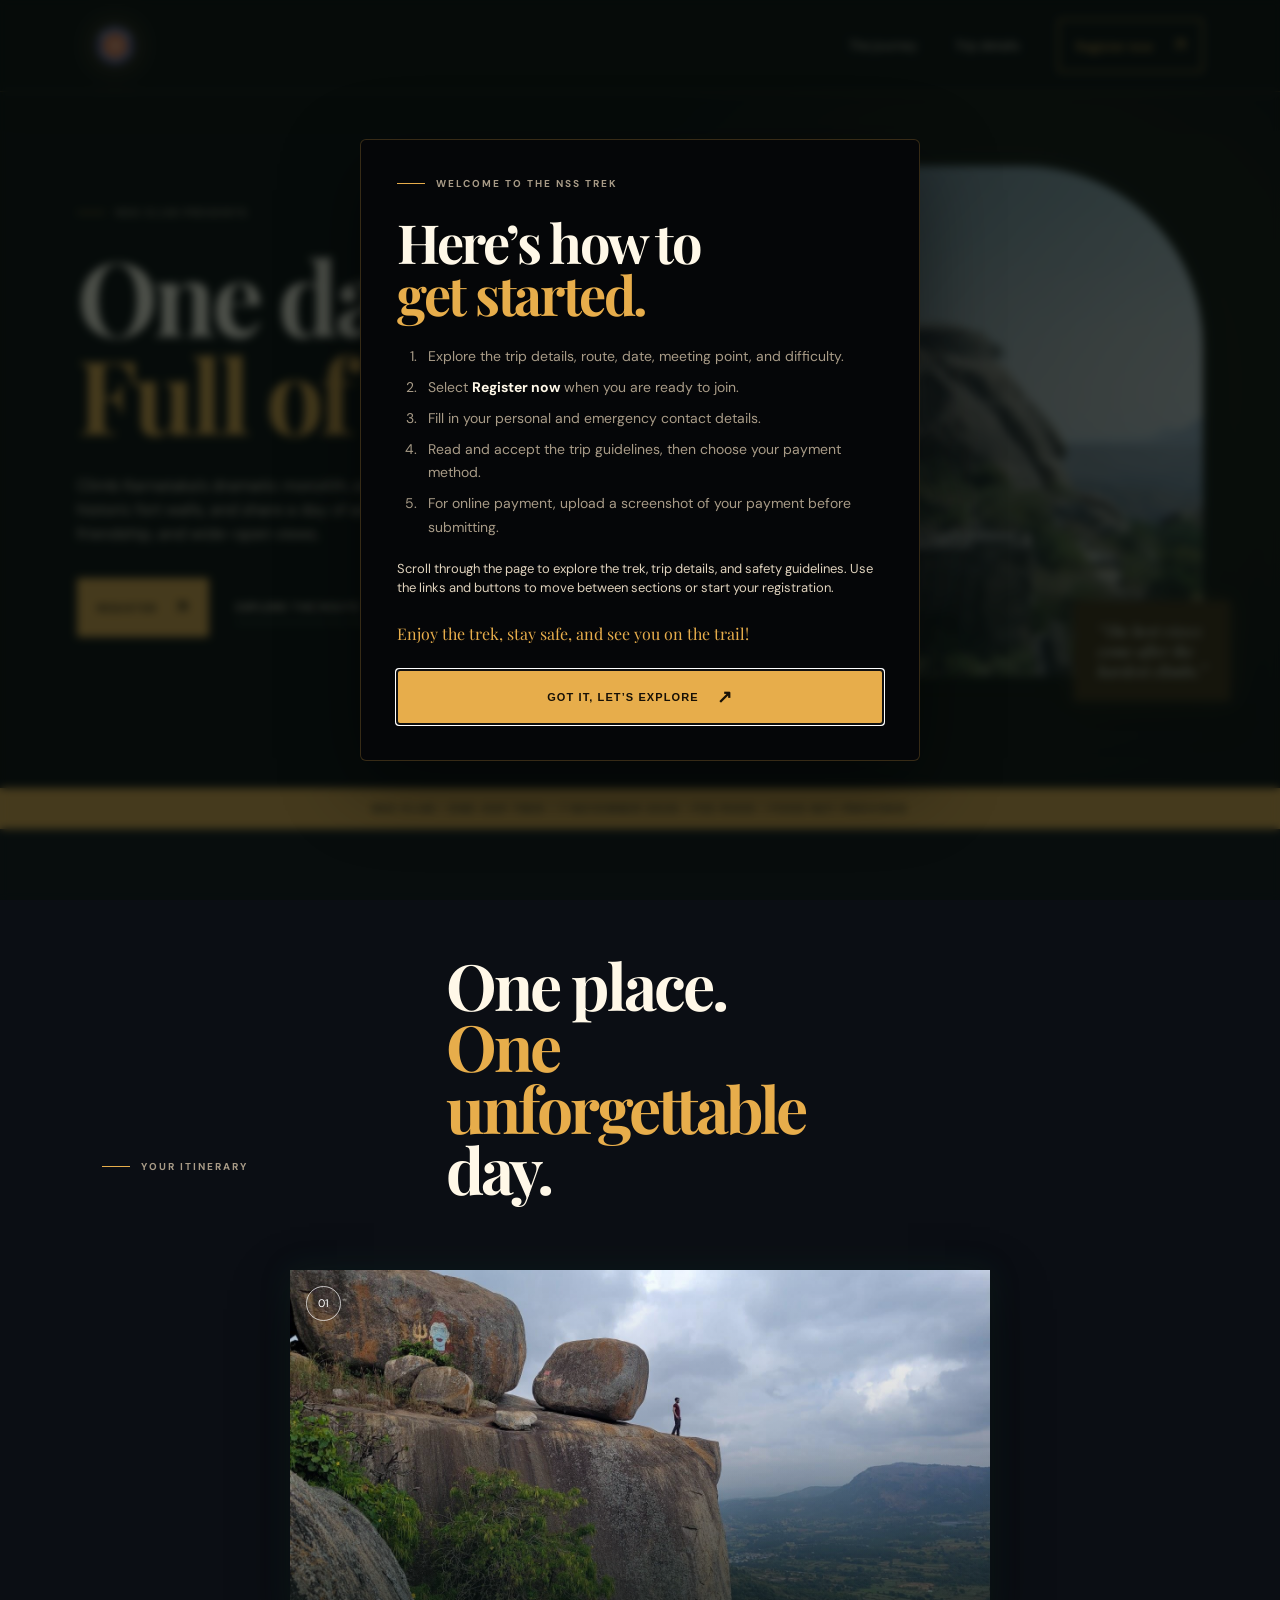
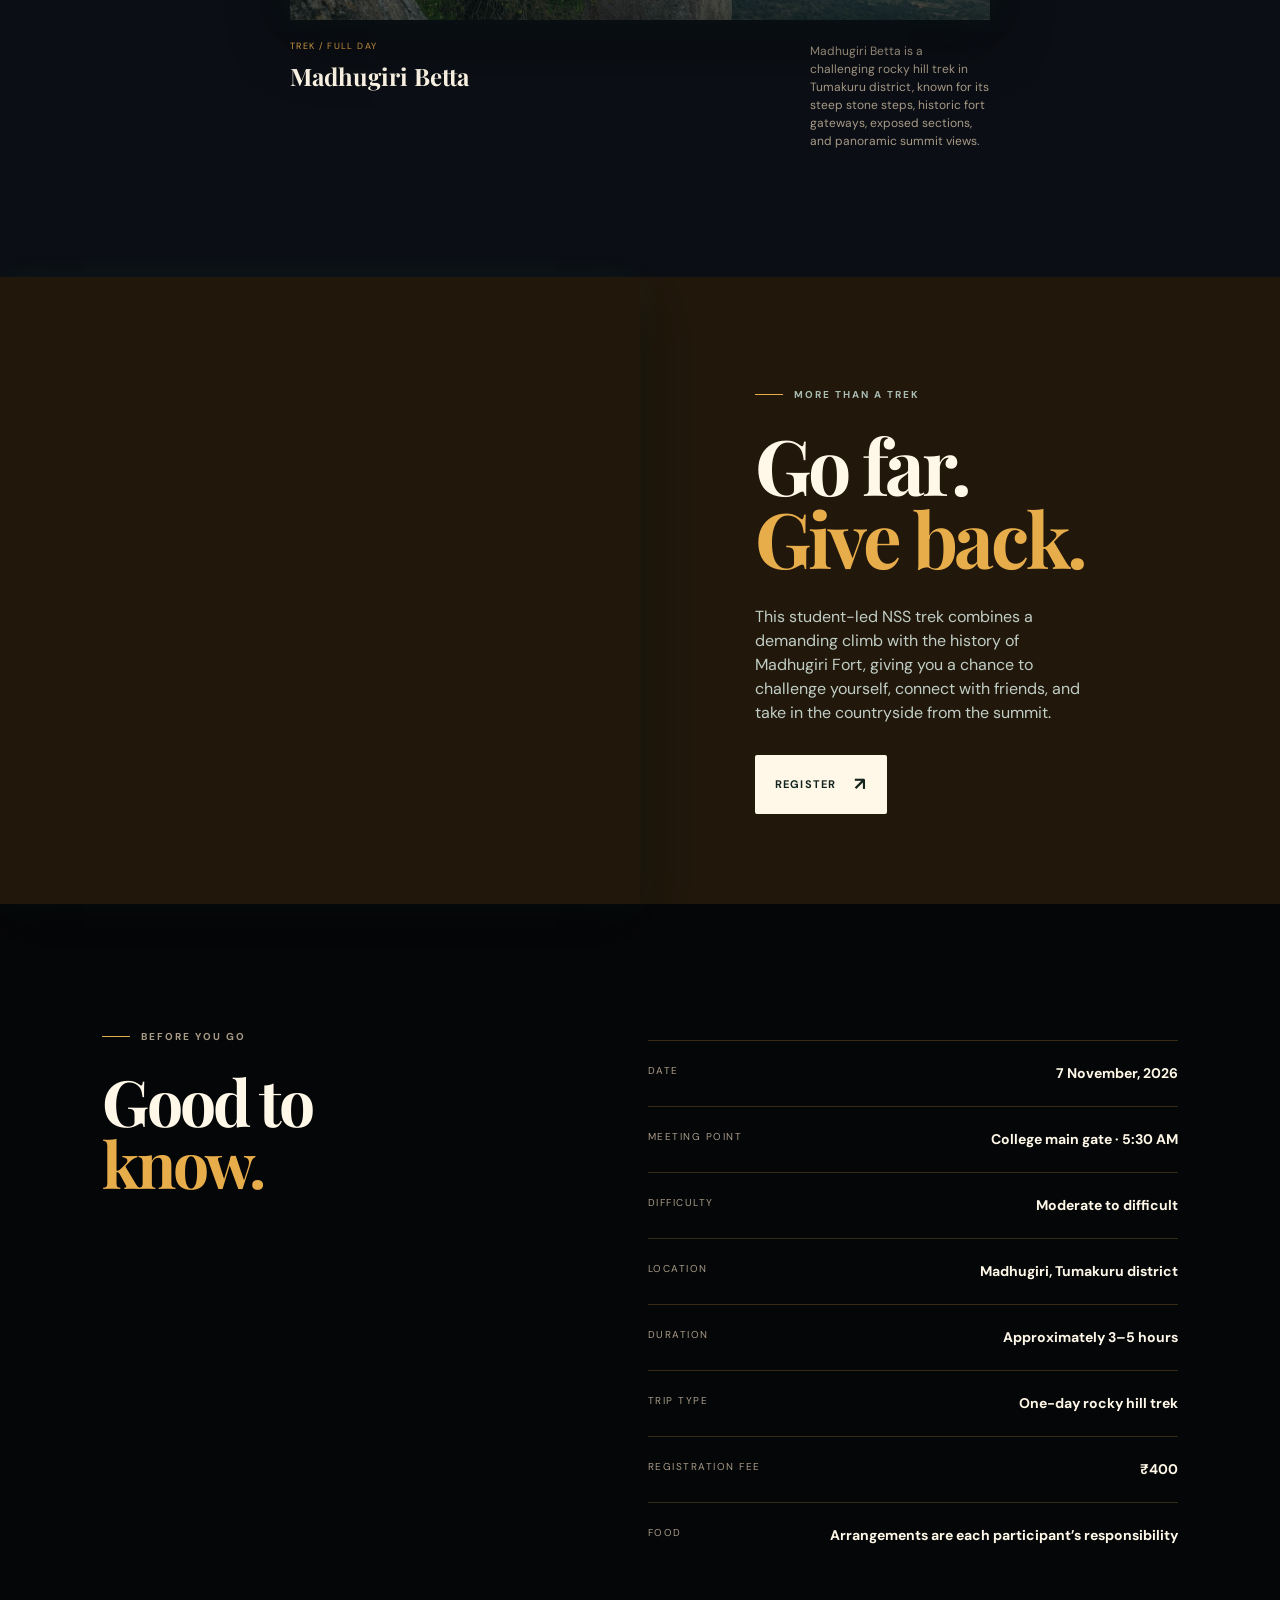
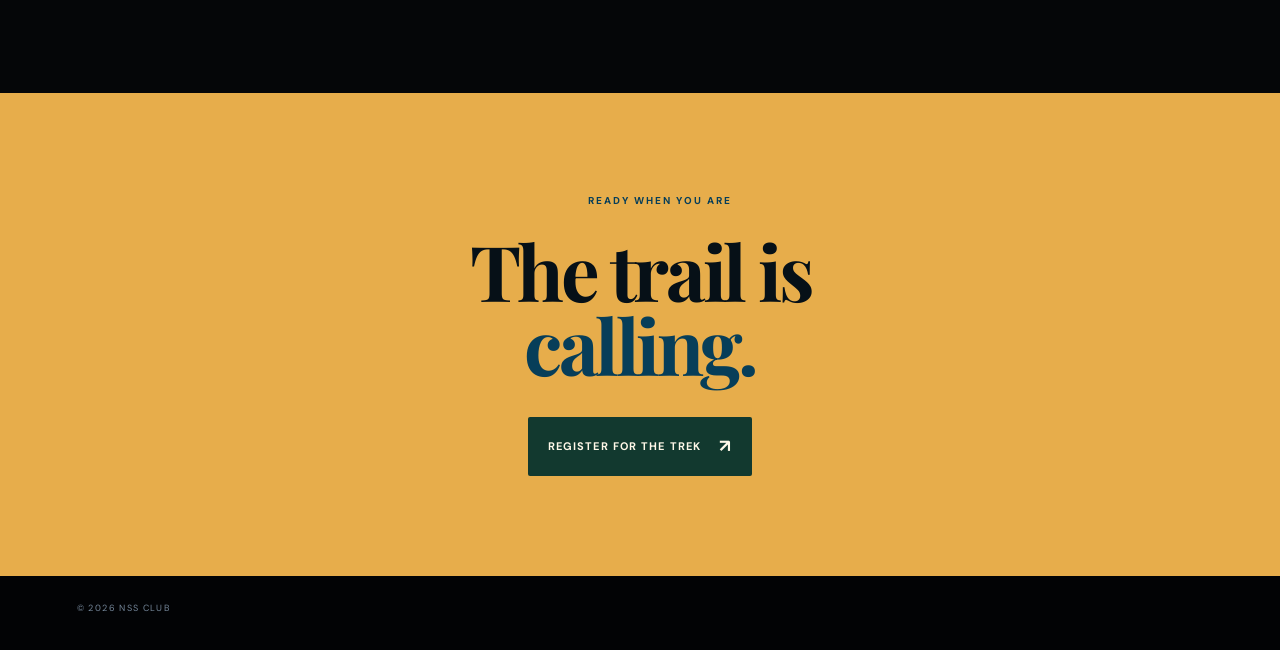
==== commit 168b3319: "Fix mobile payment links Co-authored-by: Copilot <223556219+Copilot@users.noreply.github.com>" ====
--- a/index.html
+++ b/index.html
@@ -53,7 +53,7 @@
         <p class="hero-intro">Climb Karnataka’s dramatic monolith, explore historic fort walls, and share a day of
           adventure, friendship, and wide-open views.</p>
         <div class="hero-actions">
-          <a class="button button-primary" href="register.html">Save my spot <span>↗</span></a>
+          <a class="button button-primary" href="register.html">Register <span>↗</span></a>
           <a class="text-link" href="#journey">Explore the route <span>↓</span></a>
         </div>
       </div>
@@ -98,7 +98,7 @@
         <h2>Go far.<br><em>Give back.</em></h2>
         <p>This student-led NSS trek combines a demanding climb with the history of Madhugiri Fort, giving you a
           chance to challenge yourself, connect with friends, and take in the countryside from the summit.</p>
-        <a class="button button-light" href="register.html">I’m in <span>↗</span></a>
+        <a class="button button-light" href="register.html">Register <span>↗</span></a>
       </div>
     </section>
 
--- a/styles.css
+++ b/styles.css
@@ -907,6 +907,13 @@
     margin: 0
 }
 
+.payment-links {
+    display: flex;
+    justify-content: center;
+    gap: 14px;
+    margin-top: 10px
+}
+
 .upi-link {
     color: var(--gold);
     font-weight: 700;
